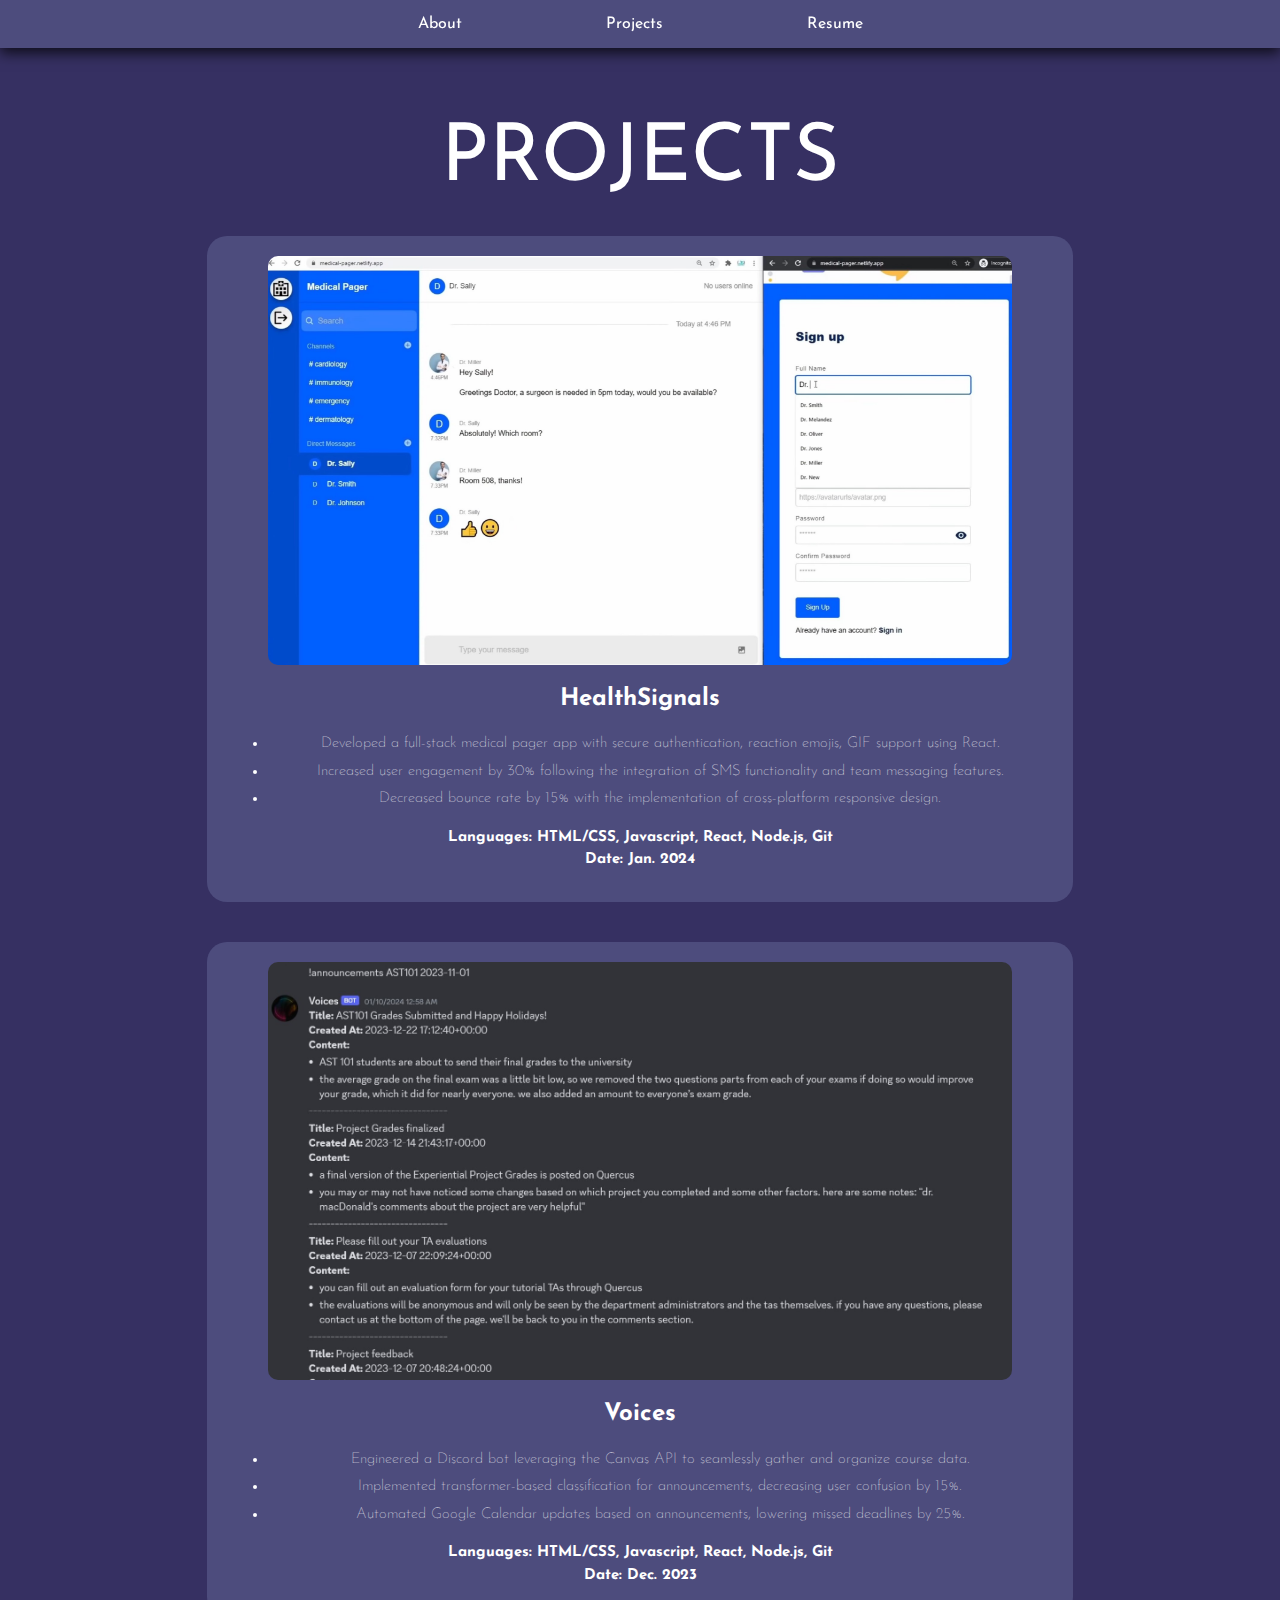
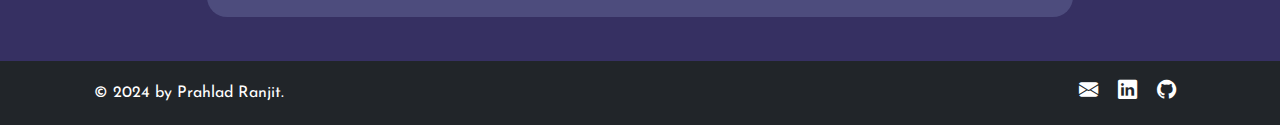
==== projects.html @ ad982733 "Added projects and added a resume section" ====
<!DOCTYPE html>
<html lang="en">

<head>
    <meta charset="UTF-8">
    <meta http-equiv="X-UA-Compatible" content="IE=edge">
    <meta name="viewport" content="width=device-width, initial-scale=1.0">
    <link rel="preconnect" href="https://fonts.googleapis.com">
    <link rel="preconnect" href="https://fonts.gstatic.com" crossorigin>
    <title>Prahlad Ranjit</title>
    <script src="https://ajax.googleapis.com/ajax/libs/jquery/3.6.0/jquery.min.js"></script>
    <link rel="shortcut icon" href="favicons/snowflake6.ico" type="image/x-icon">
    <link href="https://cdn.jsdelivr.net/npm/bootstrap@5.2.0-beta1/dist/css/bootstrap.min.css" rel="stylesheet"
        integrity="sha384-0evHe/X+R7YkIZDRvuzKMRqM+OrBnVFBL6DOitfPri4tjfHxaWutUpFmBp4vmVor" crossorigin="anonymous">
    <link href="https://cdn.jsdelivr.net/npm/bootstrap@5.3.0-alpha1/dist/css/bootstrap.min.css" rel="stylesheet">
    <link href="https://cdn.jsdelivr.net/npm/bootstrap-icons/font/bootstrap-icons.css" rel="stylesheet">
    <link rel="stylesheet" href="styles.css">
    <link rel="preconnect" href="https://fonts.googleapis.com">
    <link rel="preconnect" href="https://fonts.gstatic.com" crossorigin>
    <link rel="preconnect" href="https://fonts.googleapis.com">
    <link rel="preconnect" href="https://fonts.gstatic.com" crossorigin>
    <link
        href="https://fonts.googleapis.com/css2?family=Finlandica&family=Josefin+Sans&family=Montserrat&family=Open+Sans:wght@300&display=swap"
        rel="stylesheet">
</head>

<body>
    <header>
        <nav id="navbar" class="navbar fixed-top navbar-custom navbar-expand-sm">
            <div class="container-fluid">
                <button class="navbar-toggler" type="button" data-bs-toggle="collapse" data-bs-offset="50"
                    data-bs-target="#navbarNav" aria-controls="navbarNav" aria-expanded="false"
                    aria-label="Toggle navigation">
                    <span class="navbar-toggler-icon"></span>
                </button>
                <div class="collapse navbar-collapse" id="navbarNav">
                    <ul class="navbar-nav mx-auto mr-auto">
                        <li class="nav-item">
                            <a class="nav-link py-1 d-md-inline-block" href="index.html">About</a>
                        </li>
                        <li class="nav-item">
                            <a class="nav-link py-1 d-md-inline-block active" href="projects.html">Projects</a>
                        </li>
                        <li class="nav-item">
                            <a class="nav-link py-1 d-md-inline-block" href="resume.html">Resume</a>
                        </li>
                        <!-- <li class="nav-item">
                            <a class="nav-link py-1 d-md-inline-block" href="skills.html">SkillsS</a>
                        </li> -->
                    </ul>
                </div>
            </div>
        </nav>
    </header>

    <section class="category-section">
        <header class="category-header">
            <h1 class="category-title">PROJECTS</h1>
        </header>

        <div class="container">
            <div class="row  justify-content-center text-center project-grid">
                <div class="col-md-10">
                    <div class="project-card">
                        <img src="/assets/images/health_signals.jpg" alt="" class="project-image">
                        <h2 class="project-title">HealthSignals</h2>
                        <ul class="project-points">
                            <li>Developed a full-stack medical pager app with secure authentication, reaction emojis,
                                GIF support using React.</li>
                            <li>Increased user engagement by 30% following the integration of SMS functionality and team
                                messaging features.</li>
                            <li>Decreased bounce rate by 15% with the implementation of cross-platform responsive
                                design.</li>
                        </ul>
                        <p class="project-details">
                            Languages: HTML/CSS, Javascript, React, Node.js, Git<br>
                            Date: Jan. 2024
                        </p>
                    </div>
                </div>

                <div class="col-md-10">
                    <div class="project-card">
                        <img src="/assets/images/voices.jpg" alt="" class="project-image">
                        <h2 class="project-title">Voices</h2>
                        <ul class="project-points">
                            <li>Engineered a Discord bot leveraging the Canvas API to seamlessly gather and organize
                                course data.</li>
                            <li>Implemented transformer-based classification for announcements, decreasing user confusion by 15%.</li>
                            <li>Automated Google Calendar updates based on announcements, lowering missed deadlines by 25%.</li>
                        </ul>
                        <p class="project-details">
                            Languages: HTML/CSS, Javascript, React, Node.js, Git<br>
                            Date: Dec. 2023
                        </p>
                    </div>
                </div>
                <!-- Add more project cards here -->
            </div>
        </div>
    </section>
    <br>


    <footer class="bg-dark text-white">
        <div class="container">
            <div class="row align-items-center">
                <div class="col-md-6 footer-box">
                    <p class="footer-text">&copy; 2024 by Prahlad Ranjit.</p>
                </div>
                <div class="col-md-6 d-flex justify-content-md-end justify-content-end footer-icons">
                    <!-- <a href="tel:+1234567890" class="text-white"><i class="bi bi-telephone-fill"></i></a> -->
                    <a href="mailto:prahlad.ranjit@mail.utoronto.ca" class="text-white ml-3"><i
                            class="bi bi-envelope-fill"></i></a>
                    <a href="https://www.linkedin.com/in/prahlad-ranjit-166428133/" target="_blank"
                        class="text-white ml-3"><i class="bi bi-linkedin"></i></a>
                    <a href="https://github.com/absolute-xero7" target="_blank" class="text-white ml-3"><i
                            class="bi bi-github"></i></a>
                </div>
            </div>
        </div>
    </footer>
</body>

</html>
---- styles.css ----
body {
  background-color: #363062;
  color: white;
  text-align: center;
  margin-left: 0;
  margin-right: 0;
  font-family: 'Josefin Sans', sans-serif;
  
}

div.row {
  margin-right: 0;
  margin-left: 0;
}



/*----------------------------------------NAVBAR-----------------------------------------*/


.navbar-custom .navbar-nav .nav-link {
  color: #fff;
}

/* change the background color */
.navbar-custom {
  /* background-color: #685E95; */
  background-color: #4D4C7D;
 
  
}

/* change the brand and text color */
.navbar-custom .navbar-brand,
.navbar-custom .navbar-text {
  color: #fff;
  border-radius: 5px;
}

/* change the link color */
.navbar-custom .navbar-nav .nav-link {
  color: #fff;
  border-radius: 5px;
}

/* change the color of active or hovered links */
.navbar-custom .nav-item.active .nav-link,
.navbar-custom .nav-item:focus .nav-link,
.navbar-custom .nav-item:hover .nav-link {
  background-color: #AEDBCE;
  color: #363062;
  border-radius: 5px;
}

.navbar-nav li {
  border-radius: 5px;
}

.navbar-nav li > a:focus {
  background-color: #AEDBCE;
  color: #363062;
  border-radius: 5px;
}

.navbar-nav li.active > a {
	background-color: #000000;
	color: #fff;
  border-radius: 5px;
}

.navbar {
  -webkit-box-shadow: 0px 5px 13px 0px rgba(0,0,0,0.75);
  -moz-box-shadow: 0px 5px 13px 0px rgba(0,0,0,0.75);
  box-shadow: 0px 5px 13px 0px rgba(0,0,0,0.75);
}

.navbar-nav > li{
  padding-left:5vw;
  padding-right:5vw;
  border-radius: 5px;
}



/*---------------------------------------INTRO-SCREEN----------------------------------*/

.intro {
  background: #4D4C7D;
  position: absolute;
  top: 0;
  left: 0;
  width: 100%;
  height: 100%;
  display: flex;
  justify-content: center;
  align-items: center;
  z-index: 4;
  overflow: hidden;
}

h1 .box {
  position: absolute;
  bottom: 0;
  display: inline-block;
  background-color: #827397;
  color: #827397;
  height: 1vw;
  /* z-index: -1; */
  width: 100px;
}

.intro-text {
  color: #AEDBCE;
  font-size: 5em;
  position: absolute;
  z-index: 2;
}


.rule {
  width: 100vw;
  position: relative;
  z-index: 3;
  opacity: 100;
  color: #827397;
  background-color: #827397;
  border: solid 3px;
}



/*-------------------------------------HOME--------------------------------------------*/

  .home {
    justify-content: center;
    
    margin-bottom: 40px;
  }

  .hide {
    position: relative;
    visibility: hidden;
  }
  .home-title {
    text-align: center;
    position: relative;
    top: 50px;
    margin-bottom: 100px;
  }

  /* #main-photo {
    width: 110px;
    height: 110px;
    text-align: center;
    border-radius: 50%;
    margin: 0 auto;
    margin-bottom: 10px;
  } */

  #main-photo {
    /* position: relative; */
    width: 200px;
    height: 200px;
    overflow: hidden;
    border-radius: 50%;
    padding-left: 0;
    padding-right: 0;
  }
  #main-photo img {
    width: 100%; height: auto;
  }


  .name {
    font-size: 8rem;
    font-weight: 90;
    font-family: 'Montserrat', sans-serif;
    margin-bottom: 0px;
    position: relative;
    bottom: 50px;
  }

  .tagline {
    font-size: 2.3vw;
    font-weight: 500;
    margin-top: 0px;
    position: relative;
    top: 20px;
  }

  .description {
    text-align: center;
    position: relative;
    width: 70%;
    margin: 0 auto;
    font-size: 1.5vw;
    top: 200px;
  }

  
/*++++++++++++++++++++++++++Small Devices++++++++++++++++++++++++++++++*/

@media (min-width: 300px) {  
  .name {
    font-size: 4rem;
    font-weight: 100;
    margin-top: 6px;
    margin-bottom: 20px;
  }

  .tagline {
    font-size: 2rem;
    font-weight: 500;
    width: auto;
    margin: 0 auto;
    margin-bottom: 2.5rem;
  }

  .description {
    text-align: center;
    position: relative;
    margin: 60px auto;
    width: 70%;
    font-size: 1rem;
    top: 0px;
  }

}

/*++++++++++++++++++++++++++Large Devices++++++++++++++++++++++++++++++*/

@media (min-width: 992px) {
  .name {
    font-size: 6rem;
    font-weight: 100;
    font-family: 'Montserrat', sans-serif;
    margin-top: 6px;
    margin-bottom: 5px;
  }

  .tagline {
    font-size: 3rem;
    font-weight: 400;
    margin-top: 0px;
    position: relative;
    top: 20px;
  }

  .description {
    text-align: center;
    position: relative;
    margin: 60px auto;
    width: 80%;
    font-size: 1.5rem;
    top: 0px;
  }
}

/*-----------------------------------PROJECTS-------------------------------------------*/

/* Project Cards */
.project-card {
  background-color: #4D4C7D;
  color: white;
  padding: 20px;
  border-radius: 20px;
  margin: 20px;
}

.project-card img {
  border-radius: 10px;
  width: 90%;
  
}

.project-title {
  font-size: 1.5rem;
  font-weight: bold;
  margin: 20px;
}

.project-points {
  list-style: disc;
  padding-left: 40px;
  font-size: 15px;
  font-weight: lighter;
}

.project-details {
  font-size: 15px;
  margin-bottom: 10px;
  font-weight: 800;
}

.project-languages {
  font-style: italic;
  margin-bottom: 10px;
}

.project-image {
  width: 100%;
  height: auto;
  border-radius: 10px; /* Adjust border radius as needed */
}



.project-points li {
  font-size: 1em; /* Adjust the font size as needed */
  font-weight: lighter;
  /* color: #888; */
  margin-bottom: 5px; /* Adjust the margin bottom as needed */
}



.category {
  margin-top: -35vh;
  text-align: center;
  overflow: hidden;
}
.category-item {
  margin-bottom: 2rem;
  font-size: 3.5rem;
}

.category-title {
  font-family: 'Josefin Sans', sans-serif;
  font-size: 5vw;
  font-weight: 400;
  margin-top: 7rem;
}

.category-description {
  font-size: 1.6vw;
  font-weight: 100;
  font-family: 'Montserrat', sans-serif;
}

ul.category-preview {
  list-style-image: url("/images/gear.png");
  text-align: center;
  list-style-position: inside;
}


.logos {
  text-align: center;
  margin-bottom: 1rem;
}

.skills-align {
  visibility: hidden;
}

.projects-align {
  visibility: hidden;
}

.about-align {
  visibility: hidden;
}

.separator {
  margin: 0 auto;
  width: 20%;
  border: 3px solid #E9D5DA;
  border-bottom: 0;
}

.category-points {
  font-weight: 100;
  list-style: none;
  line-height: 5rem;
}

img.web-logo {
  width: 70px;
  height: 70px;
  margin-right: 10px;
}

/*++++++++++++++++++++++++++Small Devices++++++++++++++++++++++++++++++*/

@media (min-width: 300px) {  
  .category {
    margin-top: -36rem;
  }

  .category-title {
    
    font-size: 4rem;
    font-weight: 400;
    margin-top: 7rem;
  }
  
  .category-description {
    font-size: 1rem;
    font-weight: lighter;
    width: 50%;
    margin: 30px auto;
  }

  .category-item {
    font-size: 3rem;
  }

  .category-points {
    font-size: 1rem;
    font-weight: 20;
    line-height: 3rem;
    margin-top: 40px;
    margin-right: 25px;
  }

}

/*++++++++++++++++++++++++++Large Devices++++++++++++++++++++++++++++++*/

@media (min-width: 992px) {
  .category {
    margin-top: -35rem;
  }

  .category-title {
    
    font-size: 5rem;
    font-weight: 400;
  }
  
  .category-description {
    font-size: 1.6vw;
    font-weight: 100;
    margin: 5rem auto;
  }
}


/* ------------------------------------------------------RESUME---------------------------------------------------------- */

.resume-title {
  font-size: 3rem;
  font-weight: bold;
  margin-bottom: 30px;
  margin-top: 80px;
}




/*----------------------------------ABOUT----------------------------------------*/

.about {
  text-align: left;
  display: flex;
  width: 40vw;
  line-height: 4rem;
}

span.mail {
  font-size: 2rem;
  font-weight: 100;
  margin-left: 1rem;
  text-decoration: none;
  color: white;
  position: relative;
  top: 0.4rem;
}
span.mail a:hover a:focus{
  color: #AEDBCE;
}

.contacts {
  
}

img.contact-img {
  width: 70px;
  height: 70px;
  margin: 7rem auto;
}


/*++++++++++++++++++++++++++Small Devices++++++++++++++++++++++++++++++*/

@media (min-width: 300px) {
  
  .about {
    text-align: center;
    display: flex;
    width: auto;
    line-height: 3rem;
    font-weight: bold;
  }
  
  .contact-item {
    font-size: 1rem;
  }

  img.contact-img {
    width: 70px;
    height: 70px;
    margin: 1rem auto;
  }

  span.mail {
    font-size: 1.3rem;
    font-weight: 100;
    margin-left: 1rem;
    text-decoration: none;
    color: white;
    position: relative;
    
  }
}

/* -------------------------------------------------------FOOTER---------------------------------------------------------- */
footer {
  background-color: #333;
  display: flex;
  width: 100%;
  color: white;
  height: 4rem;
  align-items: center;
  justify-content: center;
  margin: auto;
}

/* .footer-contents {
  margin: 10px auto;
} */

.footer-box {
  text-align: left;
}

.footer-text {
  margin: 0px;
}

.footer-links {
  display: flex;
  justify-content: center;
  flex-wrap: wrap;
  align-items: center;
  margin-top: 0.5rem;
}

.footer-section {
  margin-right: 5px;
}

.footer-icons a {
  padding: 10px;
  font-size: 1.2rem;
}


/*---------------------------------BACKGROUND-------------------------------------------*/


.background {
  height: 70vh;
  overflow: hidden;
  opacity: 0.5;
  display: -webkit-box;
  display: flex;
  position: fixed;
  bottom: 100px;
  z-index: -1;
}

.sky {
  position: relative;
  width: 100%;
  height: 100%;
  top: 100px;
  -webkit-transform: rotateZ(30deg);
  transform: rotateZ(30deg);
}
  
/* Here we are making roundabout balls  */
.star {
  position: absolute;
  left: 50%;
  top: 50%;
  height: 2px;
  border-radius: 885px;
  background: linear-gradient(-45deg, 
    #eef0f5, rgba(0, 0, 255, 0));
  
  -webkit-filter: drop-shadow(0 0 6px #eef1f8);
  filter: drop-shadow(0 0 6px #d7dff0);
  -webkit-animation: tail 3000ms ease-in-out infinite,
    shooting 3000ms ease-in-out infinite;
  animation: tail 3000ms ease-in-out infinite,
    shooting 3000ms ease-in-out infinite;
    background-color: aqua;
}
  
/* Here we add before and after effect to star */
.star::before,
.star::after {
  content: "";
  position: absolute;
  top: calc(50% - 1px);
  right: 0;
  height: 2px;
  background: linear-gradient(
    -45deg,
    rgba(0, 0, 255, 0),
    #eaeef8,
    rgba(0, 0, 255, 0)
  );
  -webkit-transform: translateX(50%) rotateZ(45deg);
  transform: translateX(50%) rotateZ(45deg);
  border-radius: 100%;
  -webkit-animation: shining 3000ms ease-in-out infinite;
  animation: shining 3000ms ease-in-out infinite;
}
.star::after {
  -webkit-transform: translateX(50%) rotateZ(-45deg);
  transform: translateX(50%) rotateZ(-45deg);
}
  
/* Here we are adding location of each 
   nth-child, animations, delays, and 
   before and after effects to each 
   and every balls(stars) */
.star:nth-child(1) {
  top: calc(50% - 200px);
  left: calc(50% - -90px);
  -webkit-animation-delay: 1000ms;
  animation-delay: 1000ms;
}
.star:nth-child(1)::before,
.star:nth-child(1)::after {
  -webkit-animation-delay: 1000ms;
  animation-delay: 1000ms;
}
.star:nth-child(2) {
  top: calc(50% - -4px);
  left: calc(50% - -30px);
  -webkit-animation-delay: 5000ms;
  animation-delay: 5000ms;
}
.star:nth-child(2)::before,
.star:nth-child(2)::after {
  -webkit-animation-delay: 5000ms;
  animation-delay: 5000ms;
}
.star:nth-child(3) {
  top: calc(50% - 240px);
  left: calc(50% - -30px);
  -webkit-animation-delay: 7000ms;
  animation-delay: 7000ms;
}
.star:nth-child(3)::before,
.star:nth-child(3)::after {
  -webkit-animation-delay: 7000ms;
  animation-delay: 7000ms;
}
.star:nth-child(4) {
  top: calc(50% - -29px);
  left: calc(50% - 113px);
  -webkit-animation-delay: 7000ms;
  animation-delay: 7000ms;
}
.star:nth-child(4)::before,
.star:nth-child(4)::after {
  -webkit-animation-delay: 7000ms;
  animation-delay: 7000ms;
}
.star:nth-child(5) {
  top: calc(50% - 90px);
  left: calc(50% - -110px);
  -webkit-animation-delay: 3000ms;
  animation-delay: 3000ms;
}
.star:nth-child(5)::before,
.star:nth-child(5)::after {
  -webkit-animation-delay: 3000ms;
  animation-delay: 3000ms;
}
.star:nth-child(6) {
  top: calc(50% - -108px);
  left: calc(50% - 160px);
  -webkit-animation-delay: 3000ms;
  animation-delay: 3000ms;
}
.star:nth-child(6)::before,
.star:nth-child(6)::after {
  -webkit-animation-delay: 3000ms;
  animation-delay: 3000ms;
}
.star:nth-child(7) {
  top: calc(50% - 52px);
  left: calc(50% - 72px);
  -webkit-animation-delay: 7000ms;
  animation-delay: 7000ms;
}
.star:nth-child(7)::before,
.star:nth-child(7)::after {
  -webkit-animation-delay: 7000ms;
  animation-delay: 7000ms;
}
  
/* This code will help to generate 
effect in tail of star */
@keyframes tail {
  0% {
    width: 0;
  }
  30% {
    width: 100px;
  }
  100% {
    width: 0;
  }
}
  
/* This code will generate shining 
effect in head of star */
@keyframes shining {
  0% {
    width: 0;
  }
  50% {
    width: 30px;
  }
  100% {
    width: 0;
  }
}
  
/* Here we are adding webkit-animation 
to head of star for shining */
@-webkit-keyframes shining {
  0% {
    width: 0;
  }
  50% {
    width: 30px;
  }
  100% {
    width: 0;
  }
}
  
/* Here we are adding webkit-animation 
to tail of star */
@-webkit-keyframes tail {
  0% {
    width: 0;
  }
  30% {
    width: 100px;
  }
  100% {
    width: 0;
  }
}
  
/* Here we are adding webkit-animation 
for shooting effect */
@-webkit-keyframes shooting {
  0% {
    -webkit-transform: translateX(0);
    transform: translateX(0);
  }
  100% {
    -webkit-transform: translateX(270px);
    transform: translateX(270px);
  }
}
  
/* Here we make shooting effect */
@keyframes shooting {
  0% {
    -webkit-transform: translateX(0);
    transform: translateX(0);
  }
  100% {
    -webkit-transform: translateX(270px);
    transform: translateX(270px);
  }
}


/*-------------------------------------TEST------------------------------------------------------------*/

/* Here we are making roundabout balls  */
.star1 {
  position: absolute;
  left: 50%;
  top: 50%;
  height: 2px;
  border-radius: 885px;
  background: linear-gradient(-45deg, 
    #eef0f5, rgba(0, 0, 255, 0));
  
  -webkit-filter: drop-shadow(0 0 6px #eef1f8);
  filter: drop-shadow(0 0 6px #d7dff0);
  -webkit-animation: tail 3000ms ease-in-out infinite,
    shooting 3000ms ease-in-out infinite;
  animation: tail 3000ms ease-in-out infinite,
    shooting 3000ms ease-in-out infinite;
    background-color: aqua;
}
  
/* Here we add before and after effect to star1 */
.star1::before,
.star1::after {
  content: "";
  position: absolute;
  top: calc(50% - 1px);
  right: 0;
  height: 2px;
  background: linear-gradient(
    -45deg,
    rgba(0, 0, 255, 0),
    #eaeef8,
    rgba(0, 0, 255, 0)
  );
  -webkit-transform: translateX(50%) rotateZ(45deg);
  transform: translateX(50%) rotateZ(45deg);
  border-radius: 100%;
  -webkit-animation: shining 3000ms ease-in-out infinite;
  animation: shining 3000ms ease-in-out infinite;
}
.star1::after {
  -webkit-transform: translateX(50%) rotateZ(-45deg);
  transform: translateX(50%) rotateZ(-45deg);
}
  
/* Here we are adding location of each 
   nth-child, animations, delays, and 
   before and after effects to each 
   and every balls(star1s) */
.star1:nth-child(1) {
  top: calc(50% - 60px);
  left: calc(50% - 600px);
  -webkit-animation-delay: 2500ms;
  animation-delay: 2500ms;
}
.star1:nth-child(1)::before,
.star1:nth-child(1)::after {
  -webkit-animation-delay: 2500ms;
  animation-delay: 2500ms;
}
.star1:nth-child(2) {
  top: calc(50% - -110px);
  left: calc(50% - 1000px);
  -webkit-animation-delay: 5000ms;
  animation-delay: 5000ms;
}
.star1:nth-child(2)::before,
.star1:nth-child(2)::after {
  -webkit-animation-delay: 5000ms;
  animation-delay: 5000ms;
}
.star1:nth-child(3) {
  top: calc(50% - -80px);
  left: calc(50% - 700px);
  -webkit-animation-delay: 7000ms;
  animation-delay: 7000ms;
}
.star1:nth-child(3)::before,
.star1:nth-child(3)::after {
  -webkit-animation-delay: 7000ms;
  animation-delay: 7000ms;
}
.star1:nth-child(4) {
  top: calc(50% - 60px);
  left: calc(50% - 600px);
  -webkit-animation-delay: 7000ms;
  animation-delay: 7000ms;
}
.star1:nth-child(4)::before,
.star1:nth-child(4)::after {
  -webkit-animation-delay: 7000ms;
  animation-delay: 7000ms;
}
.star1:nth-child(5) {
  top: calc(50% - 146px);
  left: calc(50% - 112px);
  -webkit-animation-delay: 3000ms;
  animation-delay: 3000ms;
}
.star1:nth-child(5)::before,
.star1:nth-child(5)::after {
  -webkit-animation-delay: 3000ms;
  animation-delay: 3000ms;
}
.star1:nth-child(6) {
  top: calc(50% - -90px);
  left: calc(50% - 160px);
  -webkit-animation-delay: 3600ms;
  animation-delay: 3600ms;
}
.star1:nth-child(6)::before,
.star1:nth-child(6)::after {
  -webkit-animation-delay: 3600ms;
  animation-delay: 3600ms;
}
.star1:nth-child(7) {
  top: calc(50% - 52px);
  left: calc(50% - 72px);
  -webkit-animation-delay: 7000ms;
  animation-delay: 7000ms;
}
.star1:nth-child(7)::before,
.star1:nth-child(7)::after {
  -webkit-animation-delay: 7000ms;
  animation-delay: 7000ms;
}
.star1:nth-child(8) {
  top: calc(50% - -150px);
  left: calc(50% - 200px);
  -webkit-animation-delay: 4000ms;
  animation-delay: 4000ms;
}
.star1:nth-child(8)::before,
.star1:nth-child(8)::after {
  -webkit-animation-delay: 4000ms;
  animation-delay: 4000ms;
}
.star1:nth-child(9) {
  top: calc(50% - -43px);
  left: calc(50% - 37px);
  -webkit-animation-delay: 5000ms;
  animation-delay: 5000ms;
}
.star1:nth-child(9)::before,
.star1:nth-child(9)::after {
  -webkit-animation-delay: 5000ms;
  animation-delay: 5000ms;
}
.star1:nth-child(10) {
  top: calc(50% - -40px);
  left: calc(50% - 222px);
  -webkit-animation-delay: 7000ms;
  animation-delay: 7000ms;
}
.star1:nth-child(10)::before,
.star1:nth-child(10)::after {
  -webkit-animation-delay: 7000ms;
  animation-delay: 7000ms;
}
  
/* This code will help to generate 
effect in tail of star1 */
@keyframes tail {
  0% {
    width: 0;
  }
  30% {
    width: 100px;
  }
  100% {
    width: 0;
  }
}
  
/* This code will generate shining 
effect in head of star1 */
@keyframes shining {
  0% {
    width: 0;
  }
  50% {
    width: 30px;
  }
  100% {
    width: 0;
  }
}
  
/* Here we are adding webkit-animation 
to head of star1 for shining */
@-webkit-keyframes shining {
  0% {
    width: 0;
  }
  50% {
    width: 30px;
  }
  100% {
    width: 0;
  }
}
  
/* Here we are adding webkit-animation 
to tail of star1 */
@-webkit-keyframes tail {
  0% {
    width: 0;
  }
  30% {
    width: 100px;
  }
  100% {
    width: 0;
  }
}
  
/* Here we are adding webkit-animation 
for shooting effect */
@-webkit-keyframes shooting {
  0% {
    -webkit-transform: translateX(0);
    transform: translateX(0);
  }
  100% {
    -webkit-transform: translateX(270px);
    transform: translateX(270px);
  }
}
  
/* Here we make shooting effect */
@keyframes shooting {
  0% {
    -webkit-transform: translateX(0);
    transform: translateX(0);
  }
  100% {
    -webkit-transform: translateX(270px);
    transform: translateX(270px);
  }
}
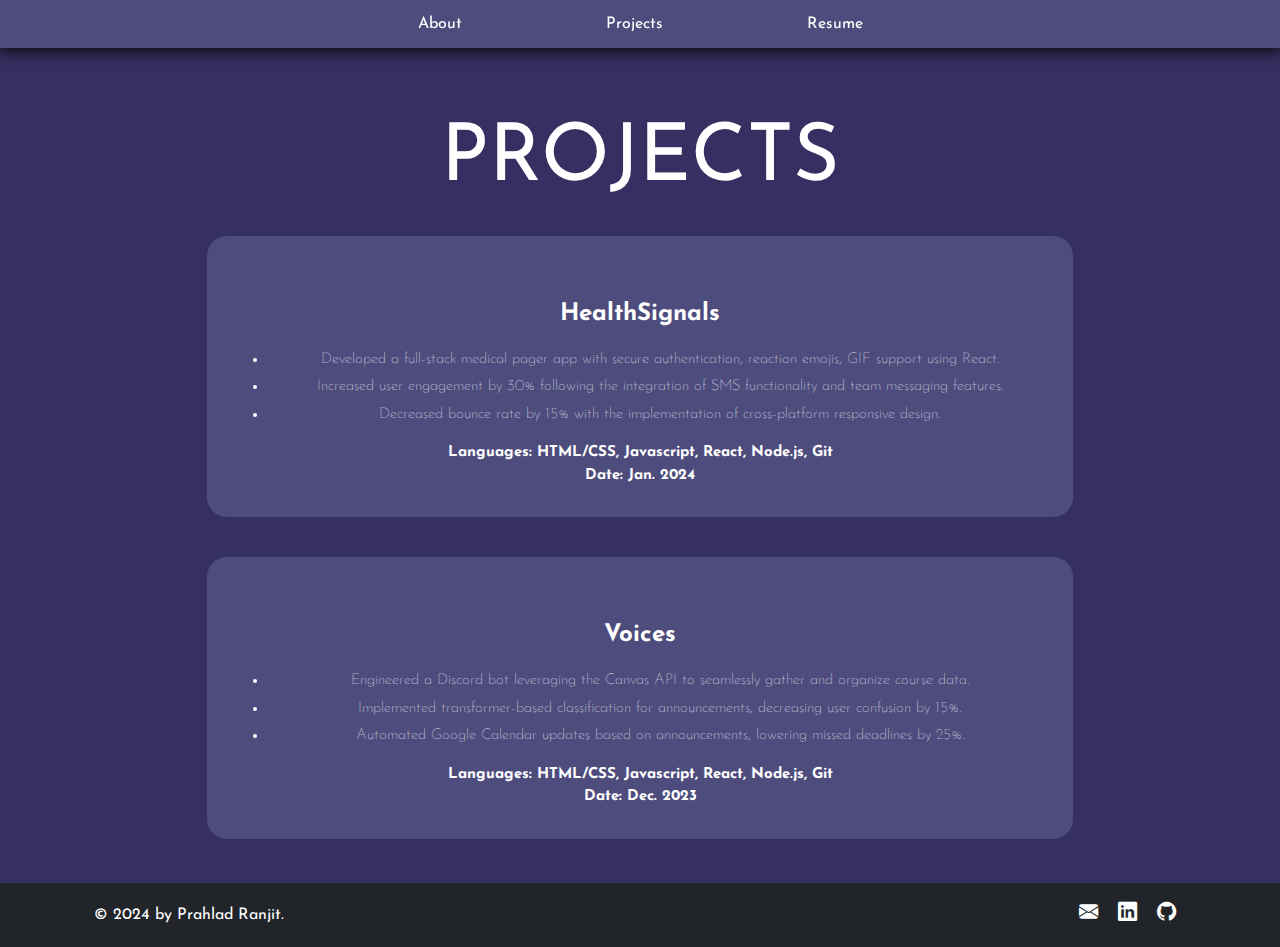
==== commit 85c5babb: "Removed workflow, made image extensions capital" ====
--- a/projects.html
+++ b/projects.html
@@ -62,7 +62,7 @@
             <div class="row  justify-content-center text-center project-grid">
                 <div class="col-md-10">
                     <div class="project-card">
-                        <img src="/assets/images/health_signals.jpg" alt="" class="project-image">
+                        <img src="/assets/images/health_signals.JPG" alt="" class="project-image">
                         <h2 class="project-title">HealthSignals</h2>
                         <ul class="project-points">
                             <li>Developed a full-stack medical pager app with secure authentication, reaction emojis,
@@ -81,7 +81,7 @@
 
                 <div class="col-md-10">
                     <div class="project-card">
-                        <img src="/assets/images/voices.jpg" alt="" class="project-image">
+                        <img src="/assets/images/voices.JPG" alt="" class="project-image">
                         <h2 class="project-title">Voices</h2>
                         <ul class="project-points">
                             <li>Engineered a Discord bot leveraging the Canvas API to seamlessly gather and organize
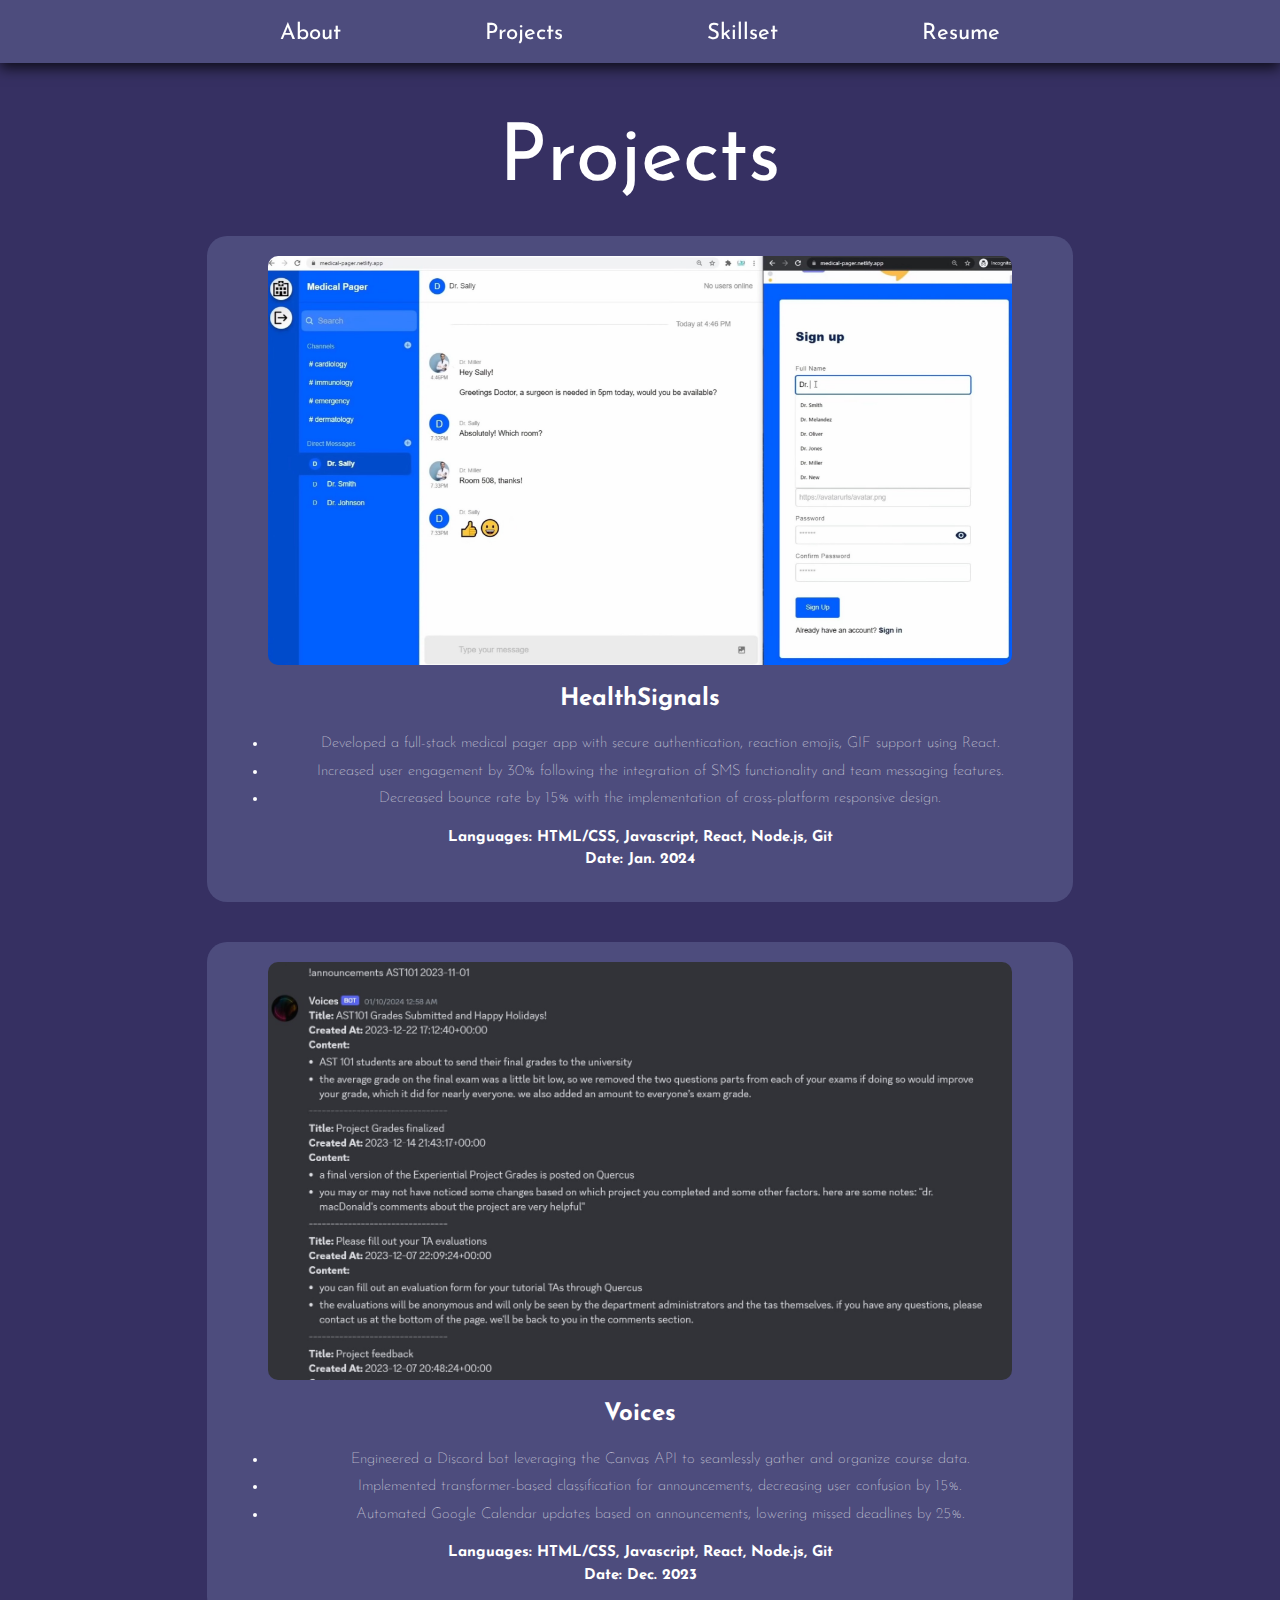
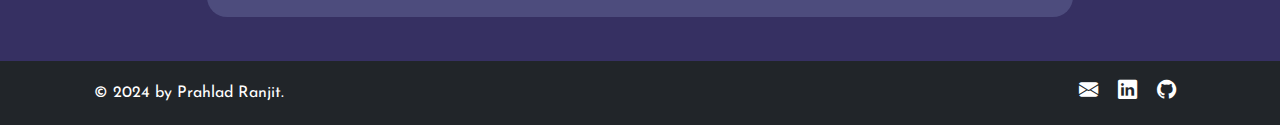
==== commit aa9f7f38: "Added skills page and updated resume" ====
--- a/projects.html
+++ b/projects.html
@@ -42,11 +42,12 @@
                             <a class="nav-link py-1 d-md-inline-block active" href="projects.html">Projects</a>
                         </li>
                         <li class="nav-item">
+                            <a class="nav-link py-1 d-md-inline-block" href="skills.html">Skillset</a>
+                        </li>
+                        <li class="nav-item">
                             <a class="nav-link py-1 d-md-inline-block" href="resume.html">Resume</a>
                         </li>
-                        <!-- <li class="nav-item">
-                            <a class="nav-link py-1 d-md-inline-block" href="skills.html">SkillsS</a>
-                        </li> -->
+
                     </ul>
                 </div>
             </div>
@@ -55,14 +56,14 @@
 
     <section class="category-section">
         <header class="category-header">
-            <h1 class="category-title">PROJECTS</h1>
+            <h1 class="category-title">Projects</h1>
         </header>
 
         <div class="container">
             <div class="row  justify-content-center text-center project-grid">
                 <div class="col-md-10">
                     <div class="project-card">
-                        <img src="/assets/images/health_signals.JPG" alt="" class="project-image">
+                        <img src="./assets/images/health_signals.jpg" alt="" class="project-image">
                         <h2 class="project-title">HealthSignals</h2>
                         <ul class="project-points">
                             <li>Developed a full-stack medical pager app with secure authentication, reaction emojis,
@@ -81,13 +82,15 @@
 
                 <div class="col-md-10">
                     <div class="project-card">
-                        <img src="/assets/images/voices.JPG" alt="" class="project-image">
+                        <img src="./assets/images/voices.jpg" alt="" class="project-image">
                         <h2 class="project-title">Voices</h2>
                         <ul class="project-points">
                             <li>Engineered a Discord bot leveraging the Canvas API to seamlessly gather and organize
                                 course data.</li>
-                            <li>Implemented transformer-based classification for announcements, decreasing user confusion by 15%.</li>
-                            <li>Automated Google Calendar updates based on announcements, lowering missed deadlines by 25%.</li>
+                            <li>Implemented transformer-based classification for announcements, decreasing user
+                                confusion by 15%.</li>
+                            <li>Automated Google Calendar updates based on announcements, lowering missed deadlines by
+                                25%.</li>
                         </ul>
                         <p class="project-details">
                             Languages: HTML/CSS, Javascript, React, Node.js, Git<br>
@@ -112,8 +115,8 @@
                     <!-- <a href="tel:+1234567890" class="text-white"><i class="bi bi-telephone-fill"></i></a> -->
                     <a href="mailto:prahlad.ranjit@mail.utoronto.ca" class="text-white ml-3"><i
                             class="bi bi-envelope-fill"></i></a>
-                    <a href="https://www.linkedin.com/in/prahlad-ranjit-166428133/" target="_blank"
-                        class="text-white ml-3"><i class="bi bi-linkedin"></i></a>
+                    <a href="https://www.linkedin.com/in/prahlad-ranjit/" target="_blank" class="text-white ml-3"><i
+                            class="bi bi-linkedin"></i></a>
                     <a href="https://github.com/absolute-xero7" target="_blank" class="text-white ml-3"><i
                             class="bi bi-github"></i></a>
                 </div>
--- a/styles.css
+++ b/styles.css
@@ -1,11 +1,17 @@
 body {
   background-color: #363062;
+  display: flex;
+  flex-direction: column;
   color: white;
   text-align: center;
   margin-left: 0;
   margin-right: 0;
   font-family: 'Josefin Sans', sans-serif;
-  
+  min-height: 100vh;
+}
+
+main {
+  flex: 1;
 }
 
 div.row {
@@ -26,8 +32,8 @@
 .navbar-custom {
   /* background-color: #685E95; */
   background-color: #4D4C7D;
- 
-  
+
+
 }
 
 /* change the brand and text color */
@@ -56,31 +62,35 @@
   border-radius: 5px;
 }
 
-.navbar-nav li > a:focus {
+.navbar-nav li>a:focus {
   background-color: #AEDBCE;
   color: #363062;
   border-radius: 5px;
 }
 
-.navbar-nav li.active > a {
-	background-color: #000000;
-	color: #fff;
+.navbar-nav li.active>a {
+  background-color: #000000;
+  color: #fff;
   border-radius: 5px;
 }
 
 .navbar {
-  -webkit-box-shadow: 0px 5px 13px 0px rgba(0,0,0,0.75);
-  -moz-box-shadow: 0px 5px 13px 0px rgba(0,0,0,0.75);
-  box-shadow: 0px 5px 13px 0px rgba(0,0,0,0.75);
-}
-
-.navbar-nav > li{
-  padding-left:5vw;
-  padding-right:5vw;
+  -webkit-box-shadow: 0px 5px 13px 0px rgba(0, 0, 0, 0.75);
+  -moz-box-shadow: 0px 5px 13px 0px rgba(0, 0, 0, 0.75);
+  box-shadow: 0px 5px 13px 0px rgba(0, 0, 0, 0.75);
+}
+
+.navbar-nav>li {
+  padding-left: 5vw;
+  padding-right: 5vw;
   border-radius: 5px;
 }
 
-
+.nav-link {
+  font-size: 1.4rem; 
+  margin-top: 5px; 
+  /* margin-bottom: 5px;  */
+}
 
 /*---------------------------------------INTRO-SCREEN----------------------------------*/
 
@@ -131,24 +141,25 @@
 
 /*-------------------------------------HOME--------------------------------------------*/
 
-  .home {
-    justify-content: center;
-    
-    margin-bottom: 40px;
-  }
-
-  .hide {
-    position: relative;
-    visibility: hidden;
-  }
-  .home-title {
-    text-align: center;
-    position: relative;
-    top: 50px;
-    margin-bottom: 100px;
-  }
-
-  /* #main-photo {
+.home {
+  justify-content: center;
+
+  margin-bottom: 40px;
+}
+
+.hide {
+  position: relative;
+  visibility: hidden;
+}
+
+.home-title {
+  text-align: center;
+  position: relative;
+  top: 50px;
+  margin-bottom: 100px;
+}
+
+/* #main-photo {
     width: 110px;
     height: 110px;
     text-align: center;
@@ -157,54 +168,57 @@
     margin-bottom: 10px;
   } */
 
-  #main-photo {
-    /* position: relative; */
-    width: 200px;
-    height: 200px;
-    overflow: hidden;
-    border-radius: 50%;
-    padding-left: 0;
-    padding-right: 0;
-  }
-  #main-photo img {
-    width: 100%; height: auto;
-  }
-
-
-  .name {
-    font-size: 8rem;
-    font-weight: 90;
-    font-family: 'Montserrat', sans-serif;
-    margin-bottom: 0px;
-    position: relative;
-    bottom: 50px;
-  }
-
-  .tagline {
-    font-size: 2.3vw;
-    font-weight: 500;
-    margin-top: 0px;
-    position: relative;
-    top: 20px;
-  }
-
-  .description {
-    text-align: center;
-    position: relative;
-    width: 70%;
-    margin: 0 auto;
-    font-size: 1.5vw;
-    top: 200px;
-  }
-
-  
+#main-photo {
+  /* position: relative; */
+  width: 200px;
+  height: 200px;
+  overflow: hidden;
+  border-radius: 50%;
+  padding-left: 0;
+  padding-right: 0;
+}
+
+#main-photo img {
+  width: 100%;
+  height: auto;
+}
+
+
+.name {
+  font-size: 8rem;
+  font-weight: 90;
+  font-family: 'Montserrat', sans-serif;
+  margin-bottom: 0px;
+  position: relative;
+  bottom: 50px;
+  margin-top: 50px;
+}
+
+.tagline {
+  font-size: 2.3vw;
+  font-weight: 500;
+  margin-top: 0px;
+  position: relative;
+  top: 20px;
+}
+
+.description {
+  text-align: center;
+  position: relative;
+  width: 70%;
+  margin: 0 auto;
+  font-size: 1.5vw;
+  top: 200px;
+}
+
+
 /*++++++++++++++++++++++++++Small Devices++++++++++++++++++++++++++++++*/
 
-@media (min-width: 300px) {  
+@media (min-width: 300px) {
   .name {
     font-size: 4rem;
     font-weight: 100;
-    margin-top: 6px;
+    margin-top: 80px;
     margin-bottom: 20px;
   }
 
@@ -220,7 +234,7 @@
     text-align: center;
     position: relative;
     margin: 60px auto;
-    width: 70%;
+    width: 50%;
     font-size: 1rem;
     top: 0px;
   }
@@ -234,7 +248,7 @@
     font-size: 6rem;
     font-weight: 100;
     font-family: 'Montserrat', sans-serif;
-    margin-top: 6px;
+    margin-top: 80px;
     margin-bottom: 5px;
   }
 
@@ -250,7 +264,7 @@
     text-align: center;
     position: relative;
     margin: 60px auto;
-    width: 80%;
+    width: 50%;
     font-size: 1.5rem;
     top: 0px;
   }
@@ -270,7 +284,7 @@
 .project-card img {
   border-radius: 10px;
   width: 90%;
-  
+
 }
 
 .project-title {
@@ -300,16 +314,19 @@
 .project-image {
   width: 100%;
   height: auto;
-  border-radius: 10px; /* Adjust border radius as needed */
+  border-radius: 10px;
+  /* Adjust border radius as needed */
 }
 
 
 
 .project-points li {
-  font-size: 1em; /* Adjust the font size as needed */
+  font-size: 1em;
+  /* Adjust the font size as needed */
   font-weight: lighter;
   /* color: #888; */
-  margin-bottom: 5px; /* Adjust the margin bottom as needed */
+  margin-bottom: 5px;
+  /* Adjust the margin bottom as needed */
 }
 
 
@@ -319,13 +336,14 @@
   text-align: center;
   overflow: hidden;
 }
+
 .category-item {
   margin-bottom: 2rem;
   font-size: 3.5rem;
 }
 
 .category-title {
-  font-family: 'Josefin Sans', sans-serif;
+  /* font-family: 'Josefin Sans', sans-serif; */
   font-size: 5vw;
   font-weight: 400;
   margin-top: 7rem;
@@ -382,18 +400,18 @@
 
 /*++++++++++++++++++++++++++Small Devices++++++++++++++++++++++++++++++*/
 
-@media (min-width: 300px) {  
+@media (min-width: 300px) {
   .category {
     margin-top: -36rem;
   }
 
   .category-title {
-    
+
     font-size: 4rem;
     font-weight: 400;
     margin-top: 7rem;
   }
-  
+
   .category-description {
     font-size: 1rem;
     font-weight: lighter;
@@ -423,11 +441,11 @@
   }
 
   .category-title {
-    
+
     font-size: 5rem;
     font-weight: 400;
   }
-  
+
   .category-description {
     font-size: 1.6vw;
     font-weight: 100;
@@ -435,14 +453,112 @@
   }
 }
 
+/*----------------------------------------------CERTIFICATIONS-------------------------------------------------------------------*/
+
+/* Customize these styles to match your design */
+.certification-section {
+  margin-top: 40px;
+  /* Adjust spacing as needed */
+}
+
+.section-title {
+  font-size: 3.2rem;
+  font-weight: 300;
+  margin-bottom: 30px;
+}
+
+.cert-top {
+  margin-top: 100px;
+  margin-bottom: 30px;
+  text-align: center;
+}
+
+.certification-card {
+  border: 1px solid #ddd;
+  padding: 20px;
+  border-radius: 5px;
+  text-align: center;
+  box-shadow: 0 2px 5px rgba(0, 0, 0, 0.1);
+}
+
+.cert-image {
+  height: 100px;
+  margin-bottom: 15px;
+}
+
+.cert-title {
+  font-weight: 200;
+}
+
+.cert-description {
+  font-size: 14px;
+  margin-bottom: 10px;
+}
+
+.cert-link {
+  display: block;
+  padding: 8px 16px;
+  background-color: #c2c0cf;
+  color: #363062;
+  border: none;
+  border-radius: 5px;
+  cursor: pointer;
+  text-decoration: none;
+  font-weight: 600;
+  font-size: 15px;
+}
+
+.cert-link:hover {
+  background-color: #47456e;
+}
+
+/*----------------------------------------------SKILLS-------------------------------------------------------------------*/
+
+.skill-top {
+  font-size: 3.3rem;
+  font-weight: 300;
+  margin-top: 10px;
+  margin-bottom: 30px;
+  text-align: center;
+}
+
+.skills-list {
+  margin-bottom: 20px;
+}
+
+.skill-card {
+  background-color: #4D4C7D;
+  color: white;
+  padding: 0px;
+  border-radius: 20px;
+  margin: 10px;
+  text-align: center;
+}
+
+.skill-icon {
+  width: 50px;
+  height: 50px;
+  border-radius: 50%;
+}
+
+.skill-title {
+  font-size: 1.2rem;
+  font-weight: bold;
+  margin: 10px;
+}
+
+.skill-text {
+  font-size: 13px;
+  font-weight: lighter;
+}
 
 /* ------------------------------------------------------RESUME---------------------------------------------------------- */
 
 .resume-title {
   font-size: 3rem;
-  font-weight: bold;
-  margin-bottom: 30px;
-  margin-top: 80px;
+  font-weight: 400;
+  margin-bottom: 10px;
+  margin-top: 90px;
 }
 
 
@@ -466,13 +582,12 @@
   position: relative;
   top: 0.4rem;
 }
-span.mail a:hover a:focus{
+
+span.mail a:hover a:focus {
   color: #AEDBCE;
 }
 
-.contacts {
-  
-}
+.contacts {}
 
 img.contact-img {
   width: 70px;
@@ -484,7 +599,7 @@
 /*++++++++++++++++++++++++++Small Devices++++++++++++++++++++++++++++++*/
 
 @media (min-width: 300px) {
-  
+
   .about {
     text-align: center;
     display: flex;
@@ -492,7 +607,7 @@
     line-height: 3rem;
     font-weight: bold;
   }
-  
+
   .contact-item {
     font-size: 1rem;
   }
@@ -510,7 +625,7 @@
     text-decoration: none;
     color: white;
     position: relative;
-    
+
   }
 }
 
@@ -522,8 +637,8 @@
   color: white;
   height: 4rem;
   align-items: center;
-  justify-content: center;
-  margin: auto;
+  justify-content: flex-start;
+  margin-top: auto;
 }
 
 /* .footer-contents {
@@ -578,7 +693,7 @@
   -webkit-transform: rotateZ(30deg);
   transform: rotateZ(30deg);
 }
-  
+
 /* Here we are making roundabout balls  */
 .star {
   position: absolute;
@@ -586,18 +701,18 @@
   top: 50%;
   height: 2px;
   border-radius: 885px;
-  background: linear-gradient(-45deg, 
-    #eef0f5, rgba(0, 0, 255, 0));
-  
+  background: linear-gradient(-45deg,
+      #eef0f5, rgba(0, 0, 255, 0));
+
   -webkit-filter: drop-shadow(0 0 6px #eef1f8);
   filter: drop-shadow(0 0 6px #d7dff0);
   -webkit-animation: tail 3000ms ease-in-out infinite,
     shooting 3000ms ease-in-out infinite;
   animation: tail 3000ms ease-in-out infinite,
     shooting 3000ms ease-in-out infinite;
-    background-color: aqua;
-}
-  
+  background-color: aqua;
+}
+
 /* Here we add before and after effect to star */
 .star::before,
 .star::after {
@@ -606,23 +721,22 @@
   top: calc(50% - 1px);
   right: 0;
   height: 2px;
-  background: linear-gradient(
-    -45deg,
-    rgba(0, 0, 255, 0),
-    #eaeef8,
-    rgba(0, 0, 255, 0)
-  );
+  background: linear-gradient(-45deg,
+      rgba(0, 0, 255, 0),
+      #eaeef8,
+      rgba(0, 0, 255, 0));
   -webkit-transform: translateX(50%) rotateZ(45deg);
   transform: translateX(50%) rotateZ(45deg);
   border-radius: 100%;
   -webkit-animation: shining 3000ms ease-in-out infinite;
   animation: shining 3000ms ease-in-out infinite;
 }
+
 .star::after {
   -webkit-transform: translateX(50%) rotateZ(-45deg);
   transform: translateX(50%) rotateZ(-45deg);
 }
-  
+
 /* Here we are adding location of each 
    nth-child, animations, delays, and 
    before and after effects to each 
@@ -633,134 +747,155 @@
   -webkit-animation-delay: 1000ms;
   animation-delay: 1000ms;
 }
+
 .star:nth-child(1)::before,
 .star:nth-child(1)::after {
   -webkit-animation-delay: 1000ms;
   animation-delay: 1000ms;
 }
+
 .star:nth-child(2) {
   top: calc(50% - -4px);
   left: calc(50% - -30px);
   -webkit-animation-delay: 5000ms;
   animation-delay: 5000ms;
 }
+
 .star:nth-child(2)::before,
 .star:nth-child(2)::after {
   -webkit-animation-delay: 5000ms;
   animation-delay: 5000ms;
 }
+
 .star:nth-child(3) {
   top: calc(50% - 240px);
   left: calc(50% - -30px);
   -webkit-animation-delay: 7000ms;
   animation-delay: 7000ms;
 }
+
 .star:nth-child(3)::before,
 .star:nth-child(3)::after {
   -webkit-animation-delay: 7000ms;
   animation-delay: 7000ms;
 }
+
 .star:nth-child(4) {
   top: calc(50% - -29px);
   left: calc(50% - 113px);
   -webkit-animation-delay: 7000ms;
   animation-delay: 7000ms;
 }
+
 .star:nth-child(4)::before,
 .star:nth-child(4)::after {
   -webkit-animation-delay: 7000ms;
   animation-delay: 7000ms;
 }
+
 .star:nth-child(5) {
   top: calc(50% - 90px);
   left: calc(50% - -110px);
   -webkit-animation-delay: 3000ms;
   animation-delay: 3000ms;
 }
+
 .star:nth-child(5)::before,
 .star:nth-child(5)::after {
   -webkit-animation-delay: 3000ms;
   animation-delay: 3000ms;
 }
+
 .star:nth-child(6) {
   top: calc(50% - -108px);
   left: calc(50% - 160px);
   -webkit-animation-delay: 3000ms;
   animation-delay: 3000ms;
 }
+
 .star:nth-child(6)::before,
 .star:nth-child(6)::after {
   -webkit-animation-delay: 3000ms;
   animation-delay: 3000ms;
 }
+
 .star:nth-child(7) {
   top: calc(50% - 52px);
   left: calc(50% - 72px);
   -webkit-animation-delay: 7000ms;
   animation-delay: 7000ms;
 }
+
 .star:nth-child(7)::before,
 .star:nth-child(7)::after {
   -webkit-animation-delay: 7000ms;
   animation-delay: 7000ms;
 }
-  
+
 /* This code will help to generate 
 effect in tail of star */
 @keyframes tail {
   0% {
     width: 0;
   }
+
   30% {
     width: 100px;
   }
+
   100% {
     width: 0;
   }
 }
-  
+
 /* This code will generate shining 
 effect in head of star */
 @keyframes shining {
   0% {
     width: 0;
   }
+
   50% {
     width: 30px;
   }
+
   100% {
     width: 0;
   }
 }
-  
+
 /* Here we are adding webkit-animation 
 to head of star for shining */
 @-webkit-keyframes shining {
   0% {
     width: 0;
   }
+
   50% {
     width: 30px;
   }
+
   100% {
     width: 0;
   }
 }
-  
+
 /* Here we are adding webkit-animation 
 to tail of star */
 @-webkit-keyframes tail {
   0% {
     width: 0;
   }
+
   30% {
     width: 100px;
   }
+
   100% {
     width: 0;
   }
 }
-  
+
 /* Here we are adding webkit-animation 
 for shooting effect */
 @-webkit-keyframes shooting {
@@ -768,18 +903,20 @@
     -webkit-transform: translateX(0);
     transform: translateX(0);
   }
+
   100% {
     -webkit-transform: translateX(270px);
     transform: translateX(270px);
   }
 }
-  
+
 /* Here we make shooting effect */
 @keyframes shooting {
   0% {
     -webkit-transform: translateX(0);
     transform: translateX(0);
   }
+
   100% {
     -webkit-transform: translateX(270px);
     transform: translateX(270px);
@@ -796,18 +933,18 @@
   top: 50%;
   height: 2px;
   border-radius: 885px;
-  background: linear-gradient(-45deg, 
-    #eef0f5, rgba(0, 0, 255, 0));
-  
+  background: linear-gradient(-45deg,
+      #eef0f5, rgba(0, 0, 255, 0));
+
   -webkit-filter: drop-shadow(0 0 6px #eef1f8);
   filter: drop-shadow(0 0 6px #d7dff0);
   -webkit-animation: tail 3000ms ease-in-out infinite,
     shooting 3000ms ease-in-out infinite;
   animation: tail 3000ms ease-in-out infinite,
     shooting 3000ms ease-in-out infinite;
-    background-color: aqua;
-}
-  
+  background-color: aqua;
+}
+
 /* Here we add before and after effect to star1 */
 .star1::before,
 .star1::after {
@@ -816,23 +953,22 @@
   top: calc(50% - 1px);
   right: 0;
   height: 2px;
-  background: linear-gradient(
-    -45deg,
-    rgba(0, 0, 255, 0),
-    #eaeef8,
-    rgba(0, 0, 255, 0)
-  );
+  background: linear-gradient(-45deg,
+      rgba(0, 0, 255, 0),
+      #eaeef8,
+      rgba(0, 0, 255, 0));
   -webkit-transform: translateX(50%) rotateZ(45deg);
   transform: translateX(50%) rotateZ(45deg);
   border-radius: 100%;
   -webkit-animation: shining 3000ms ease-in-out infinite;
   animation: shining 3000ms ease-in-out infinite;
 }
+
 .star1::after {
   -webkit-transform: translateX(50%) rotateZ(-45deg);
   transform: translateX(50%) rotateZ(-45deg);
 }
-  
+
 /* Here we are adding location of each 
    nth-child, animations, delays, and 
    before and after effects to each 
@@ -843,167 +979,194 @@
   -webkit-animation-delay: 2500ms;
   animation-delay: 2500ms;
 }
+
 .star1:nth-child(1)::before,
 .star1:nth-child(1)::after {
   -webkit-animation-delay: 2500ms;
   animation-delay: 2500ms;
 }
+
 .star1:nth-child(2) {
   top: calc(50% - -110px);
   left: calc(50% - 1000px);
   -webkit-animation-delay: 5000ms;
   animation-delay: 5000ms;
 }
+
 .star1:nth-child(2)::before,
 .star1:nth-child(2)::after {
   -webkit-animation-delay: 5000ms;
   animation-delay: 5000ms;
 }
+
 .star1:nth-child(3) {
   top: calc(50% - -80px);
   left: calc(50% - 700px);
   -webkit-animation-delay: 7000ms;
   animation-delay: 7000ms;
 }
+
 .star1:nth-child(3)::before,
 .star1:nth-child(3)::after {
   -webkit-animation-delay: 7000ms;
   animation-delay: 7000ms;
 }
+
 .star1:nth-child(4) {
   top: calc(50% - 60px);
   left: calc(50% - 600px);
   -webkit-animation-delay: 7000ms;
   animation-delay: 7000ms;
 }
+
 .star1:nth-child(4)::before,
 .star1:nth-child(4)::after {
   -webkit-animation-delay: 7000ms;
   animation-delay: 7000ms;
 }
+
 .star1:nth-child(5) {
   top: calc(50% - 146px);
   left: calc(50% - 112px);
   -webkit-animation-delay: 3000ms;
   animation-delay: 3000ms;
 }
+
 .star1:nth-child(5)::before,
 .star1:nth-child(5)::after {
   -webkit-animation-delay: 3000ms;
   animation-delay: 3000ms;
 }
+
 .star1:nth-child(6) {
   top: calc(50% - -90px);
   left: calc(50% - 160px);
   -webkit-animation-delay: 3600ms;
   animation-delay: 3600ms;
 }
+
 .star1:nth-child(6)::before,
 .star1:nth-child(6)::after {
   -webkit-animation-delay: 3600ms;
   animation-delay: 3600ms;
 }
+
 .star1:nth-child(7) {
   top: calc(50% - 52px);
   left: calc(50% - 72px);
   -webkit-animation-delay: 7000ms;
   animation-delay: 7000ms;
 }
+
 .star1:nth-child(7)::before,
 .star1:nth-child(7)::after {
   -webkit-animation-delay: 7000ms;
   animation-delay: 7000ms;
 }
+
 .star1:nth-child(8) {
   top: calc(50% - -150px);
   left: calc(50% - 200px);
   -webkit-animation-delay: 4000ms;
   animation-delay: 4000ms;
 }
+
 .star1:nth-child(8)::before,
 .star1:nth-child(8)::after {
   -webkit-animation-delay: 4000ms;
   animation-delay: 4000ms;
 }
+
 .star1:nth-child(9) {
   top: calc(50% - -43px);
   left: calc(50% - 37px);
   -webkit-animation-delay: 5000ms;
   animation-delay: 5000ms;
 }
+
 .star1:nth-child(9)::before,
 .star1:nth-child(9)::after {
   -webkit-animation-delay: 5000ms;
   animation-delay: 5000ms;
 }
+
 .star1:nth-child(10) {
   top: calc(50% - -40px);
   left: calc(50% - 222px);
   -webkit-animation-delay: 7000ms;
   animation-delay: 7000ms;
 }
+
 .star1:nth-child(10)::before,
 .star1:nth-child(10)::after {
   -webkit-animation-delay: 7000ms;
   animation-delay: 7000ms;
 }
-  
+
 /* This code will help to generate 
 effect in tail of star1 */
 @keyframes tail {
   0% {
     width: 0;
   }
+
   30% {
     width: 100px;
   }
+
   100% {
     width: 0;
   }
 }
-  
+
 /* This code will generate shining 
 effect in head of star1 */
 @keyframes shining {
   0% {
     width: 0;
   }
+
   50% {
     width: 30px;
   }
+
   100% {
     width: 0;
   }
 }
-  
+
 /* Here we are adding webkit-animation 
 to head of star1 for shining */
 @-webkit-keyframes shining {
   0% {
     width: 0;
   }
+
   50% {
     width: 30px;
   }
+
   100% {
     width: 0;
   }
 }
-  
+
 /* Here we are adding webkit-animation 
 to tail of star1 */
 @-webkit-keyframes tail {
   0% {
     width: 0;
   }
+
   30% {
     width: 100px;
   }
+
   100% {
     width: 0;
   }
 }
-  
+
 /* Here we are adding webkit-animation 
 for shooting effect */
 @-webkit-keyframes shooting {
@@ -1011,21 +1174,22 @@
     -webkit-transform: translateX(0);
     transform: translateX(0);
   }
+
   100% {
     -webkit-transform: translateX(270px);
     transform: translateX(270px);
   }
 }
-  
+
 /* Here we make shooting effect */
 @keyframes shooting {
   0% {
     -webkit-transform: translateX(0);
     transform: translateX(0);
   }
+
   100% {
     -webkit-transform: translateX(270px);
     transform: translateX(270px);
   }
-}
-
+}